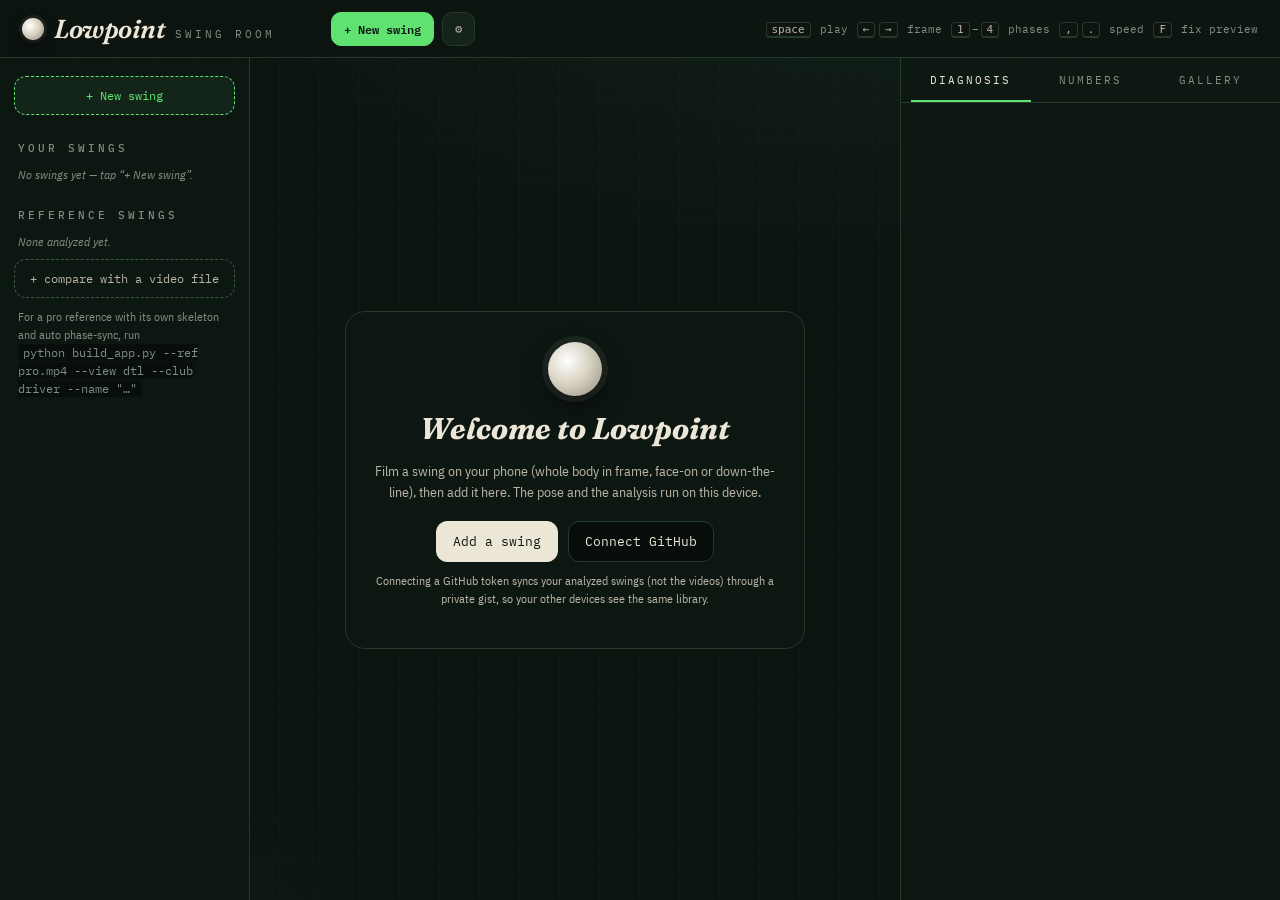
==== index.html @ 5b482add "Lowpoint 2026-10-06 15:59" ====
<!doctype html>
<html lang="en">
<head>
<meta charset="utf-8">
<meta name="viewport" content="width=device-width, initial-scale=1, viewport-fit=cover">
<meta name="theme-color" content="#0b130f">
<meta name="apple-mobile-web-app-capable" content="yes">
<meta name="mobile-web-app-capable" content="yes">
<meta name="apple-mobile-web-app-status-bar-style" content="black-translucent">
<meta name="apple-mobile-web-app-title" content="Lowpoint">
<link rel="manifest" href="manifest.webmanifest">
<link rel="icon" type="image/png" sizes="32x32" href="icons/favicon-32.png">
<link rel="apple-touch-icon" href="icons/icon-180.png">
<title>Lowpoint · swing room</title>
<link rel="preconnect" href="https://fonts.googleapis.com">
<link rel="stylesheet" href="https://fonts.googleapis.com/css2?family=Fraunces:ital,opsz,wght@0,9..144,400;0,9..144,600;1,9..144,500;1,9..144,600&family=IBM+Plex+Mono:wght@400;500;600&family=IBM+Plex+Sans+Condensed:wght@400;500&display=swap">
<link rel="stylesheet" href="style.css">
</head>
<body>
<div class="grain"></div>

<header class="top">
  <div class="brand"><span class="mark"></span><h1>Lowpoint</h1><span class="sub">swing room</span></div>
  <div class="crumbs" id="crumbs"></div>
  <div class="hbtns">
    <button class="hbtn lib-btn" id="h-lib">Library</button>
    <button class="hbtn primary" id="h-new">+ New swing</button>
    <button class="hbtn" id="h-set" title="Settings &amp; sync" aria-label="Settings and sync">⚙</button>
  </div>
  <div class="keys"><kbd>space</kbd> play <kbd>←</kbd><kbd>→</kbd> frame <kbd>1</kbd>–<kbd>4</kbd> phases <kbd>,</kbd><kbd>.</kbd> speed <kbd>F</kbd> fix preview</div>
</header>

<main class="layout">
  <aside class="library">
    <div class="lib-top"><button class="new-btn" id="lib-new">+ New swing</button><button class="hbtn lib-close" id="lib-close" aria-label="Close">✕</button></div>
    <h2>Your swings</h2>
    <div id="lib-mine"></div>
    <h2>Reference swings</h2>
    <div id="lib-ref"><p class="empty-lib">None analyzed yet.</p></div>
    <label class="file-btn">+ compare with a video file<input type="file" accept="video/*" id="file-in"></label>
    <p class="hint">For a pro reference with its own skeleton and auto phase-sync, run<br><code>python build_app.py --ref pro.mp4 --view dtl --club driver --name "…"</code></p>
  </aside>

  <section class="theater">
    <div class="bar">
      <span class="lbl">Compare with</span>
      <select id="cmp"></select>
      <span class="lbl">Sync</span>
      <div class="seg" id="sync"><button data-v="phase" class="on">Phases</button><button data-v="time">Time</button><button data-v="off">Off</button></div>
      <label class="tog ref" id="ovl-wrap"><input type="checkbox" id="ovl"> Overlay its skeleton on mine</label>
      <div class="seg ab" id="ab"><button data-v="both" class="on">Both</button><button data-v="a">You</button><button data-v="b">Compare</button></div>
    </div>

    <div class="onboard" id="onboard" hidden>
      <div class="ob-card">
        <div class="ob-ball"></div>
        <h2>Welcome to Lowpoint</h2>
        <p>Film a swing on your phone (whole body in frame, face-on or down-the-line), then add it here. The pose and the
          analysis run on this device.</p>
        <div class="ob-acts"><button class="act primary big" id="ob-add">Add a swing</button><button class="act big" id="ob-connect">Connect GitHub</button></div>
        <p class="hint">Connecting a GitHub token syncs your analyzed swings (not the videos) through a private gist, so your other devices see the same library.</p>
      </div>
    </div>

    <div class="stages" id="stages">
      <div class="pane a" id="paneA">
        <div class="pane-head"><span class="who">YOU</span><span class="title"></span><span class="sub"></span></div>
        <div class="stage-wrap"><div class="stage"><video muted playsinline preload="auto"></video><canvas></canvas><div class="phase-badge"></div><div class="readout"></div><button class="attach">Attach video</button></div></div>
      </div>
      <div class="pane b" id="paneB" hidden>
        <div class="pane-head"><span class="who">COMPARE</span><span class="title"></span><span class="sub"></span></div>
        <div class="stage-wrap"><div class="stage"><video muted playsinline preload="auto"></video><canvas></canvas><div class="phase-badge"></div><div class="readout"></div><button class="attach">Attach video</button></div></div>
        <div class="pane-foot"><input type="range" min="0" value="0" step="1"><div class="mark-btns"></div></div>
      </div>
    </div>

    <div class="transport">
      <div class="btns">
        <button class="ibtn" id="b-prevph" title="Previous phase">⏮</button>
        <button class="ibtn" id="b-back" title="Back one frame (←)">◀</button>
        <button class="ibtn play" id="b-play" title="Play / pause (space)">▶</button>
        <button class="ibtn" id="b-fwd" title="Forward one frame (→)">▶︎|</button>
        <button class="ibtn" id="b-nextph" title="Next phase">⏭</button>
      </div>
      <div class="timeline" id="timeline"><div class="track"><div class="swingzone"></div><div class="fill"></div></div><div class="head"></div></div>
      <div class="btns">
        <div class="seg" id="speed"><button data-v="0.125">⅛×</button><button data-v="0.25" class="on">¼×</button><button data-v="0.5">½×</button><button data-v="1">1×</button></div>
        <div class="clock" id="clock"></div>
      </div>
    </div>

    <div class="review" id="review" hidden>
      <div class="rv-head"><b>Check the phases</b><span>Scrub or drag a pin, then set each phase to the frame shown. The swing is re-analyzed each time.</span></div>
      <div class="rv-btns">
        <button data-ph="address">Set Address here <small></small></button>
        <button data-ph="top">Set Top here <small></small></button>
        <button data-ph="impact">Set Impact here <small></small></button>
        <button data-ph="finish">Set Finish here <small></small></button>
      </div>
      <div class="rv-acts"><button class="act" id="rv-discard">Discard</button><button class="act primary" id="rv-save">Save swing</button></div>
    </div>

    <div class="layers">
      <label class="tog"><input type="checkbox" data-layer="skel" checked> Skeleton</label>
      <label class="tog"><input type="checkbox" data-layer="guides" checked> Ideal-position guides</label>
      <label class="tog fix"><input type="checkbox" data-layer="fix"> Fix preview</label>
      <label class="tog"><input type="checkbox" data-layer="path"> Hand path</label>
      <label class="tog"><input type="checkbox" data-layer="readout" checked> Live numbers</label>
      <label class="tog"><input type="checkbox" data-layer="loop" checked> Loop swing</label>
      <span class="tools"><span class="lbl">Draw</span>
        <button class="tool" data-tool="line" title="Drag a line; shows its angle from vertical">／ Line</button>
        <button class="tool" data-tool="angle" title="Drag the first leg, then click the end of the second">∠ Angle</button>
        <button class="tool" data-tool="circle" title="Drag from centre">◯ Circle</button>
        <button class="tool" id="t-clear">Clear</button></span>
    </div>
  </section>

  <aside class="insight">
    <div class="tabs"><button data-tab="diag" class="on">Diagnosis</button><button data-tab="nums">Numbers</button><button data-tab="gal">Gallery</button></div>
    <div class="tabpane on" id="tab-diag"></div>
    <div class="tabpane" id="tab-nums"></div>
    <div class="tabpane" id="tab-gal"></div>
  </aside>
</main>

<div class="lightbox" id="lightbox"><img alt=""></div>
<div class="scrim" id="scrim"></div>

<section class="sheet" id="sheet-new" hidden aria-label="New swing">
  <div class="grab"></div>
  <h3>New swing</h3>
  <div id="new-form">
    <video id="new-vid" muted playsinline preload="auto"></video>
    <div class="field col"><span class="lbl">Trim</span>
      <label class="trim">Start <input type="range" id="trim-s" min="0" max="1" step="0.01" value="0"></label>
      <label class="trim">End <input type="range" id="trim-e" min="0" max="1" step="0.01" value="1"></label>
      <span class="trim-v" id="trim-v"></span>
    </div>
    <div class="field"><span class="lbl">Camera</span><div class="seg" id="new-view"><button data-v="dtl" class="on">Down-the-line</button><button data-v="faceon">Face-on</button></div></div>
    <div class="field"><span class="lbl">Club</span><div class="seg" id="new-club"><button data-v="driver" class="on">Driver</button><button data-v="iron">Iron</button></div></div>
    <div class="field"><span class="lbl">Name</span><input type="text" id="new-name" autocomplete="off" enterkeyhint="done"></div>
    <div class="field"><span class="lbl">Pose model</span><div class="seg" id="new-model"><button data-v="full" class="on">Accurate</button><button data-v="lite">Fast</button></div></div>
    <p class="err" id="new-err"></p>
    <div class="sheet-acts"><button class="act big" data-close>Cancel</button><button class="act primary big" id="new-go">Analyze ▸</button></div>
  </div>
  <div id="new-run" hidden>
    <progress id="new-prog" max="1" value="0"></progress>
    <p class="hint" id="new-stage"></p>
    <p class="hint">Keep this screen open. A 4-second clip takes about a minute on a phone.</p>
    <div class="sheet-acts"><button class="act big" id="new-cancel">Cancel</button></div>
  </div>
</section>

<section class="sheet" id="sheet-set" hidden aria-label="Settings and sync">
  <div class="grab"></div>
  <h3>Settings &amp; sync</h3>
  <div class="field col"><span class="lbl">GitHub token</span>
    <input type="password" id="tok" autocomplete="off" spellcheck="false">
    <p class="hint">A <a href="https://github.com/settings/tokens/new?scopes=gist&amp;description=Lowpoint" target="_blank" rel="noopener">classic token with only the gist scope</a>. It stays in this browser and is only sent to api.github.com.</p>
    <div class="sheet-acts left"><button class="act primary" id="tok-save">Connect</button><button class="act" id="sync-now">Sync now</button><button class="act" id="tok-clear">Clear token</button></div>
    <p class="hint" id="gist-status"></p>
    <p class="hint" id="sync-status"></p>
  </div>
  <div class="field col"><span class="lbl">Clips</span><div id="set-clips"></div></div>
  <p class="hint" id="set-usage"></p>
  <div class="sheet-acts"><button class="act big" data-close>Done</button></div>
</section>

<input type="file" accept="video/*" id="new-in" class="vh">
<input type="file" accept="video/*" id="attach-in" class="vh">
<div class="toast" id="toast"></div>
<script src="app.js"></script>
</body>
</html>
---- style.css ----
:root {
  --ink: #0b130f;
  --turf: #101c16;
  --panel: #142219;
  --panel-2: #1a2b21;
  --line: #24382c;
  --chalk: #ece6d6;
  --chalk-dim: #b9b3a3;
  --muted: #7e8c82;
  --ok: #5ee26f;
  --flag: #ff4b3e;
  --amber: #f2b33d;
  --ref: #6fd8ff;
  --fix: #f4efe2;
  --display: "Fraunces", "Iowan Old Style", Georgia, serif;
  --ui: "IBM Plex Sans Condensed", "Avenir Next Condensed", "Helvetica Neue", sans-serif;
  --mono: "IBM Plex Mono", ui-monospace, Menlo, monospace;
  --r: 14px;
}

* { box-sizing: border-box; }
html, body { height: 100%; margin: 0; }
body {
  background:
    radial-gradient(1200px 600px at 70% -10%, #1d3a2a55, transparent 60%),
    radial-gradient(900px 500px at -10% 110%, #2a3b1a44, transparent 60%),
    repeating-linear-gradient(0deg, transparent 0 39px, #ffffff05 39px 40px),
    repeating-linear-gradient(90deg, transparent 0 39px, #ffffff04 39px 40px),
    var(--ink);
  color: var(--chalk);
  font-family: var(--ui);
  font-size: 14px;
  overflow: hidden;
}
.grain {
  position: fixed; inset: 0; pointer-events: none; z-index: 50; opacity: .07; mix-blend-mode: overlay;
  background-image: url("data:image/svg+xml;utf8,<svg xmlns='http://www.w3.org/2000/svg' width='160' height='160'><filter id='n'><feTurbulence type='fractalNoise' baseFrequency='.9' numOctaves='2' stitchTiles='stitch'/></filter><rect width='100%' height='100%' filter='url(%23n)'/></svg>");
}
button, select, input { font: inherit; color: inherit; }
code { font-family: var(--mono); font-size: 12px; background: #0006; padding: 1px 5px; border-radius: 4px; }

/* ---------------------------------------------------------------- header */
.top {
  height: 58px; display: flex; align-items: center; gap: 28px; padding: 0 22px;
  border-bottom: 1px solid var(--line); background: linear-gradient(#0b130fee, #0b130fcc);
}
.brand { display: flex; align-items: baseline; gap: 10px; }
.brand .mark {
  width: 22px; height: 22px; border-radius: 50%; align-self: center;
  background: radial-gradient(circle at 35% 35%, #fff, #d9d3c2 45%, #8f8a7c 100%);
  box-shadow: 0 0 0 3px #ffffff10, 0 6px 14px #000a;
}
.brand h1 { margin: 0; font-family: var(--display); font-style: italic; font-weight: 600; font-size: 26px; letter-spacing: -.5px; }
.brand .sub { font-family: var(--mono); font-size: 11px; color: var(--muted); letter-spacing: 3px; text-transform: uppercase; }
.crumbs { font-family: var(--mono); font-size: 12px; color: var(--chalk-dim); }
.crumbs b { color: var(--chalk); font-weight: 500; }
.keys { margin-left: auto; font-family: var(--mono); font-size: 11px; color: var(--muted); }
.keys kbd { border: 1px solid var(--line); border-bottom-width: 2px; border-radius: 4px; padding: 0 5px; margin: 0 2px; color: var(--chalk-dim); }

/* ---------------------------------------------------------------- layout */
.layout { display: grid; grid-template-columns: 250px 1fr 380px; height: calc(100% - 58px); }
.library, .insight { background: #0d1712cc; overflow: auto; }
.library { border-right: 1px solid var(--line); padding: 18px 14px; }
.insight { border-left: 1px solid var(--line); display: flex; flex-direction: column; }
.library h2, .insight h3 {
  font-family: var(--mono); font-weight: 500; font-size: 11px; letter-spacing: 3px; text-transform: uppercase;
  color: var(--muted); margin: 6px 4px 12px;
}
.library h2:not(:first-child) { margin-top: 26px; }

.card {
  position: relative; width: 100%; text-align: left; cursor: pointer; padding: 12px 12px 11px 14px; margin-bottom: 9px;
  border: 1px solid var(--line); border-radius: 12px; background: var(--panel);
  transition: transform .15s ease, border-color .15s ease, background .15s;
  animation: rise .5s both;
}
.card:hover { transform: translateX(3px); border-color: #3b5847; }
.card.active { border-color: var(--ok); background: linear-gradient(120deg, #1d3526, var(--panel)); }
.card.active::before { content: ""; position: absolute; left: -1px; top: 12px; bottom: 12px; width: 3px; border-radius: 3px; background: var(--ok); }
.card.inB { border-color: var(--ref); }
.card .nm { font-family: var(--display); font-size: 17px; line-height: 1.15; }
.card .meta { font-family: var(--mono); font-size: 11px; color: var(--muted); margin-top: 4px; }
.card .tags { display: flex; flex-wrap: wrap; gap: 4px; margin-top: 8px; }
.tag { font-family: var(--mono); font-size: 10px; letter-spacing: .5px; padding: 2px 7px; border-radius: 99px; border: 1px solid; }
.tag.bad { color: var(--flag); border-color: #ff4b3e66; background: #ff4b3e14; }
.tag.ok { color: var(--ok); border-color: #5ee26f55; }
.card .vs {
  position: absolute; right: 8px; top: 8px; font-family: var(--mono); font-size: 10px; padding: 2px 7px; border-radius: 6px;
  border: 1px solid var(--line); background: #0008; color: var(--ref); opacity: 0; transition: opacity .15s;
}
.card:hover .vs { opacity: 1; }
.file-btn {
  display: block; text-align: center; padding: 11px; border: 1px dashed #3b5847; border-radius: 12px; cursor: pointer;
  color: var(--chalk-dim); font-family: var(--mono); font-size: 12px;
}
.file-btn:hover { border-color: var(--ref); color: var(--ref); }
.file-btn input { display: none; }
.hint { color: var(--muted); font-size: 12px; line-height: 1.5; margin: 10px 4px; }
.empty-lib { color: var(--muted); font-size: 12px; margin: 0 4px 10px; font-style: italic; }

/* ---------------------------------------------------------------- theater */
.theater { display: flex; flex-direction: column; min-width: 0; min-height: 0; padding: 14px 18px 12px; gap: 10px; }
.bar { display: flex; align-items: center; gap: 12px; flex-wrap: wrap; }
.bar .lbl { font-family: var(--mono); font-size: 11px; letter-spacing: 2px; text-transform: uppercase; color: var(--muted); }
select {
  background: var(--panel); border: 1px solid var(--line); border-radius: 9px; padding: 6px 10px; min-width: 210px;
}
.seg { display: inline-flex; border: 1px solid var(--line); border-radius: 9px; overflow: hidden; }
.seg button { background: transparent; border: 0; padding: 6px 11px; cursor: pointer; font-family: var(--mono); font-size: 12px; color: var(--chalk-dim); }
.seg button + button { border-left: 1px solid var(--line); }
.seg button.on { background: var(--chalk); color: var(--ink); }
.seg button:disabled { opacity: .35; cursor: not-allowed; }
.tog { display: inline-flex; align-items: center; gap: 7px; cursor: pointer; user-select: none; color: var(--chalk-dim); font-size: 13px; }
.tog input { appearance: none; width: 28px; height: 16px; border-radius: 99px; background: #2a3a30; position: relative; cursor: pointer; transition: background .15s; margin: 0; }
.tog input::after { content: ""; position: absolute; top: 2px; left: 2px; width: 12px; height: 12px; border-radius: 50%; background: var(--chalk-dim); transition: transform .15s, background .15s; }
.tog input:checked { background: #2f5d3a; }
.tog input:checked::after { transform: translateX(12px); background: var(--ok); }
.tog.ref input:checked::after { background: var(--ref); }
.tog.fix input:checked::after { background: var(--fix); }
.tog.disabled { opacity: .35; pointer-events: none; }

.stages { flex: 1; min-height: 0; display: grid; grid-template-columns: 1fr; gap: 14px; }
.stages.two { grid-template-columns: 1fr 1fr; }
.pane { display: flex; flex-direction: column; min-height: 0; min-width: 0; }
.pane[hidden] { display: none; }
.pane-head { display: flex; align-items: baseline; gap: 10px; margin: 0 2px 7px; }
.who { font-family: var(--mono); font-size: 10px; letter-spacing: 2px; padding: 2px 8px; border-radius: 5px; background: var(--ok); color: var(--ink); font-weight: 600; }
.pane.b .who { background: var(--ref); }
.pane-head .title { font-family: var(--display); font-size: 19px; white-space: nowrap; overflow: hidden; text-overflow: ellipsis; min-width: 0; }
.pane-head .sub { font-family: var(--mono); font-size: 11px; color: var(--muted); margin-left: auto; white-space: nowrap; overflow: hidden; text-overflow: ellipsis; min-width: 0; flex-shrink: 1000; }
.pane-head .who { flex-shrink: 0; }
.stages.two .pane-head .sub { display: none; } /* title already says club + angle; keep it from truncating */
.stage-wrap { flex: 1; min-height: 0; display: flex; align-items: center; justify-content: center; }
.stage {
  position: relative; border-radius: var(--r); overflow: hidden; background: #000;
  box-shadow: 0 0 0 1px var(--line), 0 30px 60px -20px #000c;
}
.stage video, .stage canvas { position: absolute; inset: 0; width: 100%; height: 100%; display: block; }
.stage canvas { pointer-events: none; }
.stage.drawing canvas { pointer-events: auto; cursor: crosshair; }
.phase-badge {
  position: absolute; left: 12px; bottom: 12px; font-family: var(--display); font-style: italic; font-size: 22px;
  padding: 2px 12px 4px; border-radius: 10px; background: #000a; backdrop-filter: blur(6px); opacity: 0; transition: opacity .2s;
}
.phase-badge.show { opacity: 1; }
.readout {
  position: absolute; right: 10px; top: 10px; display: flex; flex-direction: column; gap: 5px; align-items: flex-end;
}
.chip {
  font-family: var(--mono); font-size: 12px; padding: 4px 9px; border-radius: 8px; background: #000b; backdrop-filter: blur(6px);
  border-left: 3px solid var(--ok); white-space: nowrap;
}
.chip b { font-weight: 500; font-size: 14px; margin-left: 6px; }
.chip.warn { border-left-color: var(--amber); }
.chip.bad { border-left-color: var(--flag); }
.chip.bad b { color: #ff7b70; }
.pane-foot { display: flex; align-items: center; gap: 10px; margin-top: 8px; min-height: 30px; }
.pane-foot input[type=range] { flex: 1; accent-color: var(--ref); }
.mark-btns { display: flex; gap: 4px; }
.mark-btns button {
  font-family: var(--mono); font-size: 11px; padding: 4px 8px; border-radius: 7px; border: 1px solid var(--line); background: var(--panel); cursor: pointer;
}
.mark-btns button.set { border-color: var(--ref); color: var(--ref); }
.empty-stage {
  display: grid; place-items: center; text-align: center; color: var(--muted); border: 1px dashed var(--line); border-radius: var(--r);
  width: 100%; height: 100%; font-family: var(--display); font-style: italic; font-size: 20px; padding: 20px;
}

/* ---------------------------------------------------------------- transport */
.transport {
  display: flex; flex-wrap: wrap; align-items: center; gap: 8px 16px;
  padding: 10px 14px; border: 1px solid var(--line); border-radius: var(--r); background: #0d1712e6;
}
.btns { display: flex; gap: 6px; align-items: center; }
.transport > .btns:last-child { margin-left: auto; }
.ibtn {
  width: 34px; height: 34px; border-radius: 10px; border: 1px solid var(--line); background: var(--panel); cursor: pointer;
  display: grid; place-items: center; font-size: 14px; transition: background .12s, transform .08s;
}
.ibtn:hover { background: var(--panel-2); }
.ibtn:active { transform: scale(.94); }
.ibtn.play { width: 44px; height: 44px; border-radius: 50%; background: var(--chalk); color: var(--ink); font-size: 16px; border: 0; }
.timeline { position: relative; height: 44px; flex: 1 1 260px; min-width: 200px; cursor: pointer; user-select: none; }
.track { position: absolute; left: 0; right: 0; top: 24px; height: 6px; border-radius: 6px; background: #26382d; }
.fill { position: absolute; left: 0; top: 0; bottom: 0; border-radius: 6px; background: linear-gradient(90deg, #3c7d4a, var(--ok)); }
.swingzone { position: absolute; top: -3px; bottom: -3px; border-radius: 6px; background: #ffffff10; border: 1px solid #ffffff14; }
.head { position: absolute; top: 18px; width: 18px; height: 18px; margin-left: -9px; border-radius: 50%; background: var(--chalk); box-shadow: 0 0 0 4px #ece6d633; }
.pin {
  position: absolute; top: 0; transform: translateX(-50%); font-family: var(--mono); font-size: 10px; letter-spacing: 1px;
  color: var(--chalk-dim); padding: 1px 5px; border-radius: 5px; background: #000a; border: 1px solid var(--line); cursor: pointer;
}
.pin::after { content: ""; position: absolute; left: 50%; top: 100%; width: 1px; height: 10px; background: #ffffff40; }
.pin.fault { color: var(--flag); border-color: #ff4b3e88; }
.pin:hover { color: var(--chalk); }
.clock { font-family: var(--mono); font-size: 12px; color: var(--chalk-dim); text-align: right; min-width: 128px; }
.clock b { color: var(--chalk); font-weight: 500; font-size: 15px; }
.layers { display: flex; align-items: center; gap: 16px; flex-wrap: wrap; padding: 0 4px; }
.tools { margin-left: auto; display: inline-flex; gap: 6px; align-items: center; }
.tools .lbl { margin-right: 4px; }
.tool { font-family: var(--mono); font-size: 12px; padding: 5px 10px; border-radius: 8px; border: 1px solid var(--line); background: transparent; cursor: pointer; color: var(--chalk-dim); }
.tool.on { background: var(--amber); color: var(--ink); border-color: var(--amber); }

/* ---------------------------------------------------------------- insight */
.tabs { display: flex; border-bottom: 1px solid var(--line); padding: 0 10px; position: sticky; top: 0; background: #0d1712; z-index: 2; }
.tabs button {
  flex: 1; padding: 15px 6px 13px; background: none; border: 0; border-bottom: 2px solid transparent; cursor: pointer;
  font-family: var(--mono); font-size: 11px; letter-spacing: 2px; text-transform: uppercase; color: var(--muted);
}
.tabs button.on { color: var(--chalk); border-bottom-color: var(--ok); }
.tabpane { padding: 18px 18px 30px; display: none; }
.tabpane.on { display: block; animation: rise .35s both; }
.verdict { font-family: var(--display); font-size: 25px; line-height: 1.15; margin: 2px 0 6px; }
.verdict em { color: var(--flag); font-style: italic; }
.lede { color: var(--chalk-dim); line-height: 1.5; margin: 0 0 18px; font-size: 13px; }
.fault {
  border: 1px solid #ff4b3e40; border-radius: var(--r); padding: 14px 15px 13px; margin-bottom: 12px;
  background: linear-gradient(160deg, #2a1513, var(--panel) 55%); animation: rise .45s both;
}
.fault .ph { font-family: var(--mono); font-size: 10px; letter-spacing: 2px; color: var(--flag); text-transform: uppercase; }
.fault h4 { margin: 4px 0 6px; font-family: var(--display); font-size: 21px; font-weight: 600; }
.fault p { margin: 6px 0; line-height: 1.5; color: var(--chalk-dim); font-size: 13px; }
.fault .num { font-family: var(--mono); color: var(--chalk); font-size: 12.5px; }
.fault .drill { border-left: 2px solid var(--ok); padding-left: 10px; color: #cfe9cf; }
.fault .acts { display: flex; gap: 8px; margin-top: 11px; }
.act { font-family: var(--mono); font-size: 11px; padding: 6px 10px; border-radius: 8px; border: 1px solid var(--line); background: #0007; cursor: pointer; }
.act:hover { border-color: var(--chalk-dim); }
.act.primary { background: var(--chalk); color: var(--ink); border-color: var(--chalk); }
.strengths { margin: 18px 0 8px; padding: 0; list-style: none; }
.strengths li { padding: 7px 0 7px 22px; position: relative; color: var(--chalk-dim); border-bottom: 1px dashed var(--line); font-size: 13px; }
.strengths li::before { content: "✓"; position: absolute; left: 2px; color: var(--ok); }
.legend { margin-top: 22px; display: grid; gap: 8px; font-size: 12.5px; color: var(--chalk-dim); }
.legend span { display: flex; align-items: center; gap: 10px; }
.legend i { width: 26px; height: 0; border-top: 3px solid; display: inline-block; }
.legend i.dash { border-top-style: dashed; }
.caveat { margin-top: 20px; font-size: 12px; line-height: 1.55; color: var(--muted); border-top: 1px solid var(--line); padding-top: 12px; }
.caveat li { margin-bottom: 5px; }

.mrow { padding: 11px 0 12px; border-bottom: 1px dashed var(--line); }
.mrow .t { display: flex; justify-content: space-between; align-items: baseline; gap: 10px; }
.mrow .t span { font-size: 13.5px; }
.mrow .v { font-family: var(--mono); font-size: 14px; }
.mrow .v.good { color: var(--ok); } .mrow .v.warn { color: var(--amber); } .mrow .v.bad { color: var(--flag); }
.mrow .v small { color: var(--ref); margin-left: 8px; font-size: 12px; }
.mrow .note { font-size: 11.5px; color: var(--muted); margin-top: 3px; }
.rbar { position: relative; height: 8px; margin-top: 8px; border-radius: 4px; background: #ff4b3e2a; }
.rbar .w { position: absolute; top: 0; bottom: 0; background: #f2b33d40; }
.rbar .g { position: absolute; top: 0; bottom: 0; background: #5ee26f66; }
.rbar .m { position: absolute; top: -4px; width: 3px; height: 16px; margin-left: -1.5px; border-radius: 2px; background: var(--chalk); box-shadow: 0 0 0 2px #0009; }
.rbar .m.r { background: var(--ref); }
.phhead { font-family: var(--mono); font-size: 10px; letter-spacing: 3px; color: var(--muted); text-transform: uppercase; margin: 18px 0 2px; }
.phhead:first-child { margin-top: 0; }

.gal { display: grid; gap: 12px; }
.gal figure { margin: 0; border: 1px solid var(--line); border-radius: 12px; overflow: hidden; background: var(--panel); cursor: zoom-in; }
.gal img { width: 100%; display: block; }
.gal figcaption { padding: 8px 11px; font-family: var(--mono); font-size: 11px; color: var(--chalk-dim); }
.lightbox { position: fixed; inset: 0; background: #000e; display: none; place-items: center; z-index: 60; cursor: zoom-out; padding: 30px; }
.lightbox.on { display: grid; }
.lightbox img { max-width: 100%; max-height: 100%; border-radius: 10px; box-shadow: 0 30px 80px #000; }

.toast {
  position: fixed; left: 50%; bottom: 26px; transform: translateX(-50%) translateY(20px); opacity: 0; z-index: 70;
  background: var(--chalk); color: var(--ink); padding: 9px 16px; border-radius: 10px; font-family: var(--mono); font-size: 12px;
  transition: all .25s;
}
.toast.on { opacity: 1; transform: translateX(-50%); }

@keyframes rise { from { opacity: 0; transform: translateY(8px); } to { opacity: 1; transform: none; } }
.library .card:nth-child(2) { animation-delay: .05s; } .library .card:nth-child(3) { animation-delay: .1s; }
.library .card:nth-child(4) { animation-delay: .15s; } .library .card:nth-child(5) { animation-delay: .2s; }
::-webkit-scrollbar { width: 9px; } ::-webkit-scrollbar-thumb { background: #24382c; border-radius: 9px; }

@media (max-width: 1200px) { .layout { grid-template-columns: 210px 1fr 320px; } }

/* ================================================================ mobile + sync additions */
.vh { position: absolute; width: 1px; height: 1px; opacity: 0; overflow: hidden; pointer-events: none; left: 0; top: 0; }
.hbtns { display: flex; gap: 8px; align-items: center; }
.hbtn {
  height: 34px; padding: 0 12px; border-radius: 10px; border: 1px solid var(--line); background: var(--panel); cursor: pointer;
  font-family: var(--mono); font-size: 12px; color: var(--chalk-dim); white-space: nowrap;
}
.hbtn.primary { background: var(--ok); color: var(--ink); border-color: var(--ok); font-weight: 600; }
.lib-btn, .lib-close, .seg.ab { display: none; }
.lib-top { display: flex; gap: 8px; align-items: center; margin-bottom: 14px; }
.new-btn {
  flex: 1; padding: 11px; border-radius: 12px; border: 1px dashed var(--ok); background: #5ee26f12; color: var(--ok);
  font-family: var(--mono); font-size: 12px; cursor: pointer;
}
.card .src { color: var(--ref); }
.timeline { touch-action: none; }
.stage.drawing canvas { touch-action: none; }
.pin { touch-action: none; }
body.reviewing .pin { color: var(--amber); border-color: #f2b33d99; cursor: ew-resize; padding: 3px 7px; }

/* no-video mode: phase stills are drawn on the canvas */
.stage.novideo video { visibility: hidden; }
.attach {
  display: none; position: absolute; left: 50%; bottom: 14px; transform: translateX(-50%); z-index: 3;
  padding: 9px 14px; border-radius: 10px; border: 1px solid var(--ref); background: #000c; color: var(--ref);
  font-family: var(--mono); font-size: 12px; cursor: pointer; white-space: nowrap;
}
.stage.novideo .attach { display: block; }
.stage.novideo .phase-badge { bottom: 60px; }

/* phase review */
.review {
  border: 1px solid #f2b33d88; border-radius: var(--r); padding: 10px 12px; background: linear-gradient(160deg, #2a2413, var(--panel) 60%);
  display: flex; flex-wrap: wrap; gap: 8px 14px; align-items: center;
}
.review[hidden] { display: none; }
.rv-head { display: flex; flex-direction: column; gap: 2px; flex: 1 1 260px; }
.rv-head b { font-family: var(--display); font-size: 18px; font-weight: 600; color: var(--amber); }
.rv-head span { font-size: 12.5px; color: var(--chalk-dim); }
.rv-btns { display: flex; flex-wrap: wrap; gap: 6px; }
.rv-btns button {
  font-family: var(--mono); font-size: 12px; padding: 8px 10px; border-radius: 9px; border: 1px solid #f2b33d77;
  background: #0007; color: var(--chalk); cursor: pointer;
}
.rv-btns small { color: var(--amber); margin-left: 4px; }
.rv-acts { display: flex; gap: 8px; margin-left: auto; }

/* onboarding */
.onboard { flex: 1; display: grid; place-items: center; padding: 20px 6px; }
.onboard[hidden] { display: none; }
.ob-card { max-width: 460px; text-align: center; border: 1px solid var(--line); border-radius: 20px; padding: 30px 24px; background: #0d1712e6; }
.ob-card h2 { font-family: var(--display); font-style: italic; font-size: 30px; margin: 14px 0 8px; }
.ob-card p { color: var(--chalk-dim); line-height: 1.5; }
.ob-ball { width: 54px; height: 54px; margin: 0 auto; border-radius: 50%; background: radial-gradient(circle at 35% 35%, #fff, #d9d3c2 45%, #8f8a7c 100%); box-shadow: 0 0 0 6px #ffffff10, 0 10px 24px #000a; }
.ob-acts { display: flex; gap: 10px; justify-content: center; flex-wrap: wrap; margin: 18px 0 6px; }
.ob-acts [hidden] { display: none; }
.act.big { font-size: 13px; padding: 11px 16px; border-radius: 11px; }
.act.danger { color: var(--flag); border-color: #ff4b3e66; }
.act:disabled { opacity: .4; cursor: not-allowed; }
body.empty .bar, body.empty .stages, body.empty .transport, body.empty .layers { display: none; }

/* sheets (modal on desktop, slide-up on phones) */
.scrim { position: fixed; inset: 0; background: #000a; z-index: 55; opacity: 0; pointer-events: none; transition: opacity .2s; }
body.sheet-open .scrim, body.lib-open .scrim { opacity: 1; pointer-events: auto; }
.sheet {
  position: fixed; z-index: 58; left: 50%; top: 50%; transform: translate(-50%, -50%); width: min(540px, 94vw);
  max-height: 88vh; overflow: auto; padding: 18px 20px 20px; border-radius: 18px; border: 1px solid var(--line);
  background: #0f1a14; box-shadow: 0 30px 80px #000c; animation: rise .25s both;
}
.sheet[hidden] { display: none; }
.sheet h3 { font-family: var(--display); font-style: italic; font-size: 24px; margin: 0 0 12px; }
.sheet .grab { display: none; }
.sheet video { width: 100%; max-height: 34vh; border-radius: 12px; background: #000; display: block; margin-bottom: 10px; object-fit: contain; }
.field { display: flex; align-items: center; gap: 12px; margin: 12px 0; flex-wrap: wrap; }
.field.col { flex-direction: column; align-items: stretch; gap: 6px; }
.field .lbl { font-family: var(--mono); font-size: 11px; letter-spacing: 2px; text-transform: uppercase; color: var(--muted); min-width: 92px; }
.field input[type=text], .field input[type=password] {
  flex: 1; min-width: 0; background: var(--panel); border: 1px solid var(--line); border-radius: 9px; padding: 9px 11px; font-size: 16px;
}
.trim { display: flex; align-items: center; gap: 10px; font-family: var(--mono); font-size: 12px; color: var(--chalk-dim); }
.trim input { flex: 1; accent-color: var(--ok); height: 28px; }
.trim-v { font-family: var(--mono); font-size: 12px; color: var(--chalk); }
.sheet-acts { display: flex; gap: 10px; justify-content: flex-end; margin-top: 14px; flex-wrap: wrap; }
.sheet-acts.left { justify-content: flex-start; margin-top: 4px; }
.sheet progress { width: 100%; height: 12px; accent-color: var(--ok); margin-top: 6px; }
.sheet .hint a { color: var(--ref); }
.err { color: var(--flag); font-size: 13px; min-height: 1em; margin: 6px 0 0; }
#sync-status.err { color: var(--flag); }
.crow { display: flex; align-items: center; justify-content: space-between; gap: 10px; padding: 8px 0; border-bottom: 1px dashed var(--line); }
.crow b { display: block; font-weight: 500; }
.crow small { color: var(--muted); font-family: var(--mono); font-size: 11px; }

/* ---------------------------------------------------------------- phones (iPhone first) */
@media (hover: none) { .card .vs { opacity: 1; } .card:hover { transform: none; } }
@media (max-width: 760px) {
  html, body { height: auto; }
  body { overflow-x: hidden; overflow-y: auto; font-size: 15px; }
  .top {
    position: sticky; top: 0; z-index: 30; height: auto; gap: 10px;
    padding: calc(env(safe-area-inset-top) + 8px) calc(env(safe-area-inset-right) + 12px) 8px calc(env(safe-area-inset-left) + 12px);
    background: #0b130ff2; backdrop-filter: blur(10px);
  }
  .brand h1 { font-size: 22px; }
  .brand .sub, .keys, .crumbs { display: none; }
  .hbtns { margin-left: auto; gap: 6px; }
  .hbtn { height: 38px; padding: 0 11px; }
  .lib-btn { display: inline-block; }
  .layout { display: block; height: auto; }

  .library {
    position: fixed; z-index: 57; left: 0; right: 0; bottom: 0; max-height: 80vh; max-height: 80svh;
    border: 1px solid var(--line); border-radius: 20px 20px 0 0; background: #0f1a14;
    padding: 14px calc(env(safe-area-inset-right) + 14px) calc(env(safe-area-inset-bottom) + 18px) calc(env(safe-area-inset-left) + 14px);
    transform: translateY(105%); transition: transform .28s ease; box-shadow: 0 -20px 60px #000c;
  }
  body.lib-open .library { transform: none; }
  .lib-close { display: inline-block; }
  .card { padding: 13px 14px; }
  .card .vs { font-size: 12px; padding: 6px 10px; }
  .file-btn { padding: 13px; }
  .library .hint { display: none; }

  .theater { padding: 8px calc(env(safe-area-inset-right) + 8px) 10px calc(env(safe-area-inset-left) + 8px); gap: 9px; }
  .bar { gap: 8px; }
  .bar select { flex: 1 1 60%; min-width: 0; font-size: 16px; padding: 9px 10px; }
  .bar .lbl { display: none; }
  .seg button { padding: 9px 11px; font-size: 12px; }
  body.has-b .seg.ab { display: inline-flex; }
  .stages { flex: none; height: 62vh; height: 62svh; gap: 6px; }
  .stages.two.ab-a, .stages.two.ab-b { grid-template-columns: 1fr; }
  .stages.two.ab-a .pane.b, .stages.two.ab-b .pane.a { display: none; }
  .pane-head { margin-bottom: 4px; }
  .pane-head .title { font-size: 15px; }
  .pane-foot { flex-wrap: wrap; }
  .mark-btns button { padding: 8px 9px; }
  .chip { font-size: 10.5px; padding: 3px 7px; }
  .chip b { font-size: 12px; }
  .stages.two .chip { font-size: 9px; }
  .stages.two .chip b { display: block; margin: 0; }
  .phase-badge { font-size: 18px; left: 8px; bottom: 8px; }

  .transport { padding: 8px 10px 10px; gap: 6px 8px; justify-content: center; }
  .timeline { order: -1; flex: 1 1 100%; min-width: 0; height: 50px; }
  .track { top: 30px; height: 8px; }
  .head { top: 24px; width: 22px; height: 22px; margin-left: -11px; }
  .pin { font-size: 11px; padding: 3px 6px; }
  .transport .btns { gap: 8px; }
  .transport > .btns:last-child { margin-left: 0; width: 100%; justify-content: space-between; }
  .ibtn { width: 48px; height: 48px; border-radius: 13px; font-size: 17px; }
  .ibtn.play { width: 60px; height: 60px; font-size: 20px; }
  .clock { min-width: 0; font-size: 11px; }

  .layers { gap: 10px 14px; padding: 2px; }
  .tog { font-size: 14px; padding: 4px 0; }
  .tools { margin-left: 0; width: 100%; flex-wrap: wrap; }
  .tool { padding: 10px 13px; font-size: 13px; }

  .review { padding: 10px; }
  .rv-btns { display: grid; grid-template-columns: 1fr 1fr; width: 100%; }
  .rv-btns button { padding: 12px 8px; font-size: 13px; }
  .rv-acts { width: 100%; }
  .rv-acts .act { flex: 1; padding: 12px; font-size: 13px; }

  .insight { border-left: 0; border-top: 1px solid var(--line); padding-bottom: env(safe-area-inset-bottom); }
  .tabs { position: static; }
  .tabs button { padding: 16px 6px 14px; }
  .tabpane { padding: 16px calc(env(safe-area-inset-right) + 14px) 30px calc(env(safe-area-inset-left) + 14px); }
  .fault .acts { flex-wrap: wrap; }
  .act { padding: 10px 12px; font-size: 12px; }

  .sheet {
    left: 0; right: 0; top: auto; bottom: 0; transform: none; width: auto; max-height: 92vh; max-height: 92svh;
    border-radius: 20px 20px 0 0; animation: slideup .25s both;
    padding: 10px calc(env(safe-area-inset-right) + 16px) calc(env(safe-area-inset-bottom) + 18px) calc(env(safe-area-inset-left) + 16px);
  }
  .sheet .grab { display: block; width: 40px; height: 5px; border-radius: 3px; background: #ffffff30; margin: 0 auto 10px; }
  .field .lbl { min-width: 0; width: 100%; }
  .field .seg { width: 100%; }
  .field .seg button { flex: 1; padding: 11px 6px; font-size: 13px; }
  .toast { bottom: calc(env(safe-area-inset-bottom) + 20px); max-width: 92vw; text-align: center; }
  .lightbox { padding: 10px; }
}
@keyframes slideup { from { transform: translateY(40%); opacity: 0; } to { transform: none; opacity: 1; } }
@media (max-width: 760px) {
  body.reviewing .stages { height: 44vh; height: 44svh; }
  body.reviewing .bar { display: none; }
  .stages.two:not(.ab-a):not(.ab-b) { height: 46vh; height: 46svh; }
  .stage-wrap { align-items: flex-start; }
  .rv-head span { display: none; }
}
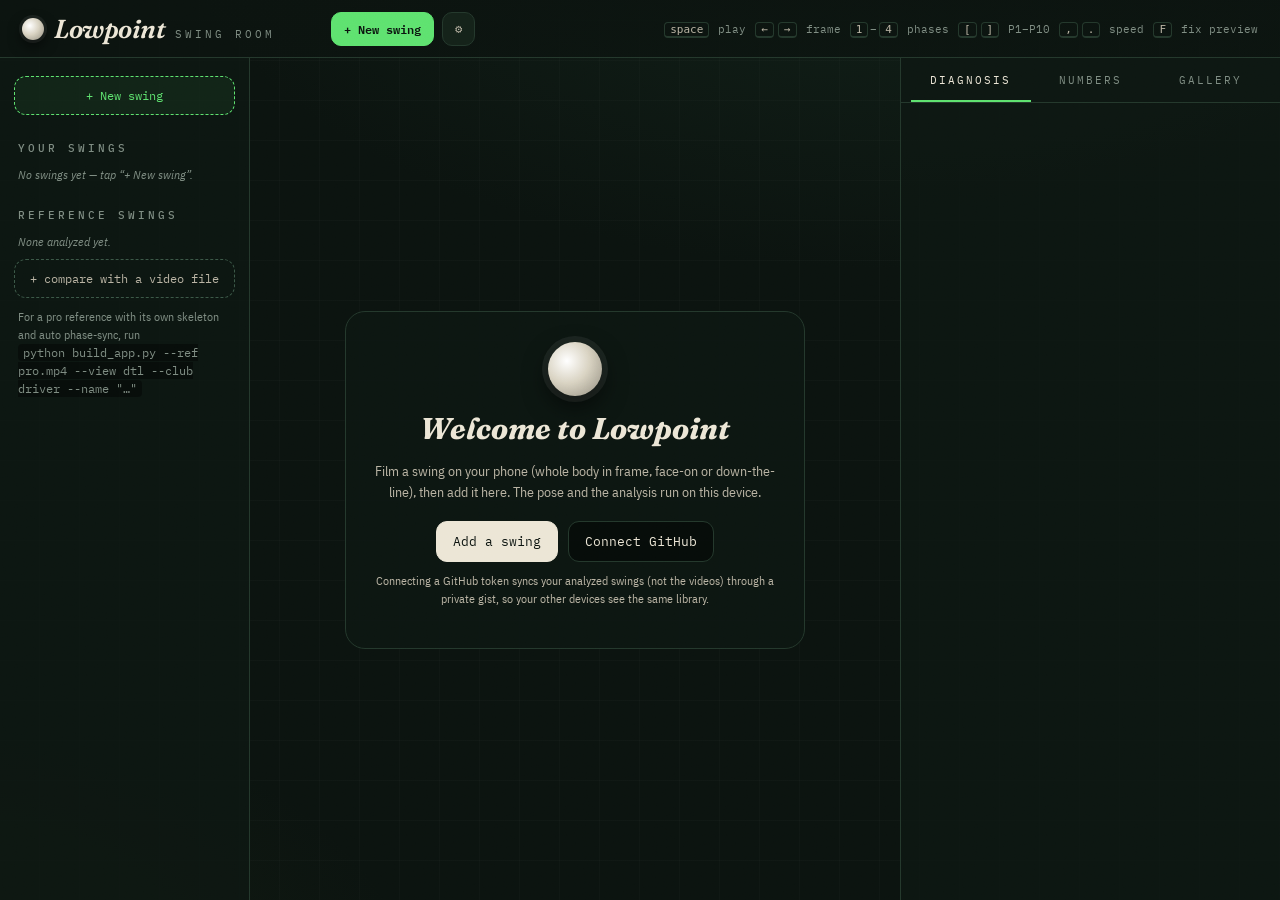
==== commit 4ca7bef1: "Lowpoint 2026-10-06 20:28" ====
--- a/index.html
+++ b/index.html
@@ -27,7 +27,7 @@
     <button class="hbtn primary" id="h-new">+ New swing</button>
     <button class="hbtn" id="h-set" title="Settings &amp; sync" aria-label="Settings and sync">⚙</button>
   </div>
-  <div class="keys"><kbd>space</kbd> play <kbd>←</kbd><kbd>→</kbd> frame <kbd>1</kbd>–<kbd>4</kbd> phases <kbd>,</kbd><kbd>.</kbd> speed <kbd>F</kbd> fix preview</div>
+  <div class="keys"><kbd>space</kbd> play <kbd>←</kbd><kbd>→</kbd> frame <kbd>1</kbd>–<kbd>4</kbd> phases <kbd>[</kbd><kbd>]</kbd> P1–P10 <kbd>,</kbd><kbd>.</kbd> speed <kbd>F</kbd> fix preview</div>
 </header>
 
 <main class="layout">
@@ -88,6 +88,8 @@
         <div class="clock" id="clock"></div>
       </div>
     </div>
+
+    <div class="strip" id="strip" aria-label="Swing positions P1 to P10"></div>
 
     <div class="review" id="review" hidden>
       <div class="rv-head"><b>Check the phases</b><span>Scrub or drag a pin, then set each phase to the frame shown. The swing is re-analyzed each time.</span></div>
@@ -169,6 +171,7 @@
 <input type="file" accept="video/*" id="new-in" class="vh">
 <input type="file" accept="video/*" id="attach-in" class="vh">
 <div class="toast" id="toast"></div>
+<script src="js/positions.js"></script>
 <script src="app.js"></script>
 </body>
 </html>
--- a/style.css
+++ b/style.css
@@ -192,6 +192,28 @@
 .pin::after { content: ""; position: absolute; left: 50%; top: 100%; width: 1px; height: 10px; background: #ffffff40; }
 .pin.fault { color: var(--flag); border-color: #ff4b3e88; }
 .pin:hover { color: var(--chalk); }
+.ptick { position: absolute; top: -4px; bottom: -4px; width: 2px; margin-left: -1px; border-radius: 1px; background: #ece6d655; pointer-events: none; }
+
+/* P1–P10 filmstrip */
+.strip {
+  display: flex; gap: 6px; overflow-x: auto; overscroll-behavior-x: contain; scroll-snap-type: x proximity;
+  padding: 2px 2px 4px; scrollbar-width: thin; flex: none;
+}
+.strip[hidden] { display: none; }
+.pthumb {
+  --h: 84px;
+  flex: none; display: flex; flex-direction: column; gap: 3px; padding: 3px; border-radius: 9px; cursor: pointer;
+  border: 1px solid var(--line); background: var(--panel); color: var(--chalk-dim); scroll-snap-align: center;
+  width: calc(var(--h) * var(--ar) + 8px); min-width: 64px;
+}
+.pthumb .pimg { display: block; height: var(--h); border-radius: 6px; overflow: hidden; background: #0d1712; }
+.pthumb .pimg > * { display: block; width: 100%; height: 100%; object-fit: cover; }
+.pthumb .plbl { font-family: var(--mono); font-size: 9px; line-height: 1.15; text-align: left; white-space: normal; height: 2.3em; overflow: hidden; }
+.pthumb .plbl b { color: var(--chalk); font-weight: 600; margin-right: 4px; font-size: 10px; }
+.pthumb:hover { border-color: #ece6d655; }
+.pthumb:focus:not(:focus-visible) { outline: none; }
+.pthumb.on { border-color: var(--ok); background: #1d3526; box-shadow: 0 0 0 1px var(--ok); }
+.pthumb.on .plbl b { color: var(--ok); }
 .clock { font-family: var(--mono); font-size: 12px; color: var(--chalk-dim); text-align: right; min-width: 128px; }
 .clock b { color: var(--chalk); font-weight: 500; font-size: 15px; }
 .layers { display: flex; align-items: center; gap: 16px; flex-wrap: wrap; padding: 0 4px; }
@@ -331,7 +353,7 @@
 .act.big { font-size: 13px; padding: 11px 16px; border-radius: 11px; }
 .act.danger { color: var(--flag); border-color: #ff4b3e66; }
 .act:disabled { opacity: .4; cursor: not-allowed; }
-body.empty .bar, body.empty .stages, body.empty .transport, body.empty .layers { display: none; }
+body.empty .bar, body.empty .stages, body.empty .transport, body.empty .layers, body.empty .strip { display: none; }
 
 /* sheets (modal on desktop, slide-up on phones) */
 .scrim { position: fixed; inset: 0; background: #000a; z-index: 55; opacity: 0; pointer-events: none; transition: opacity .2s; }
@@ -425,6 +447,8 @@
   .clock { min-width: 0; font-size: 11px; }
 
   .layers { gap: 10px 14px; padding: 2px; }
+  .pthumb { --h: 96px; min-width: 70px; }
+  .strip { margin: 0 -2px; }
   .tog { font-size: 14px; padding: 4px 0; }
   .tools { margin-left: 0; width: 100%; flex-wrap: wrap; }
   .tool { padding: 10px 13px; font-size: 13px; }
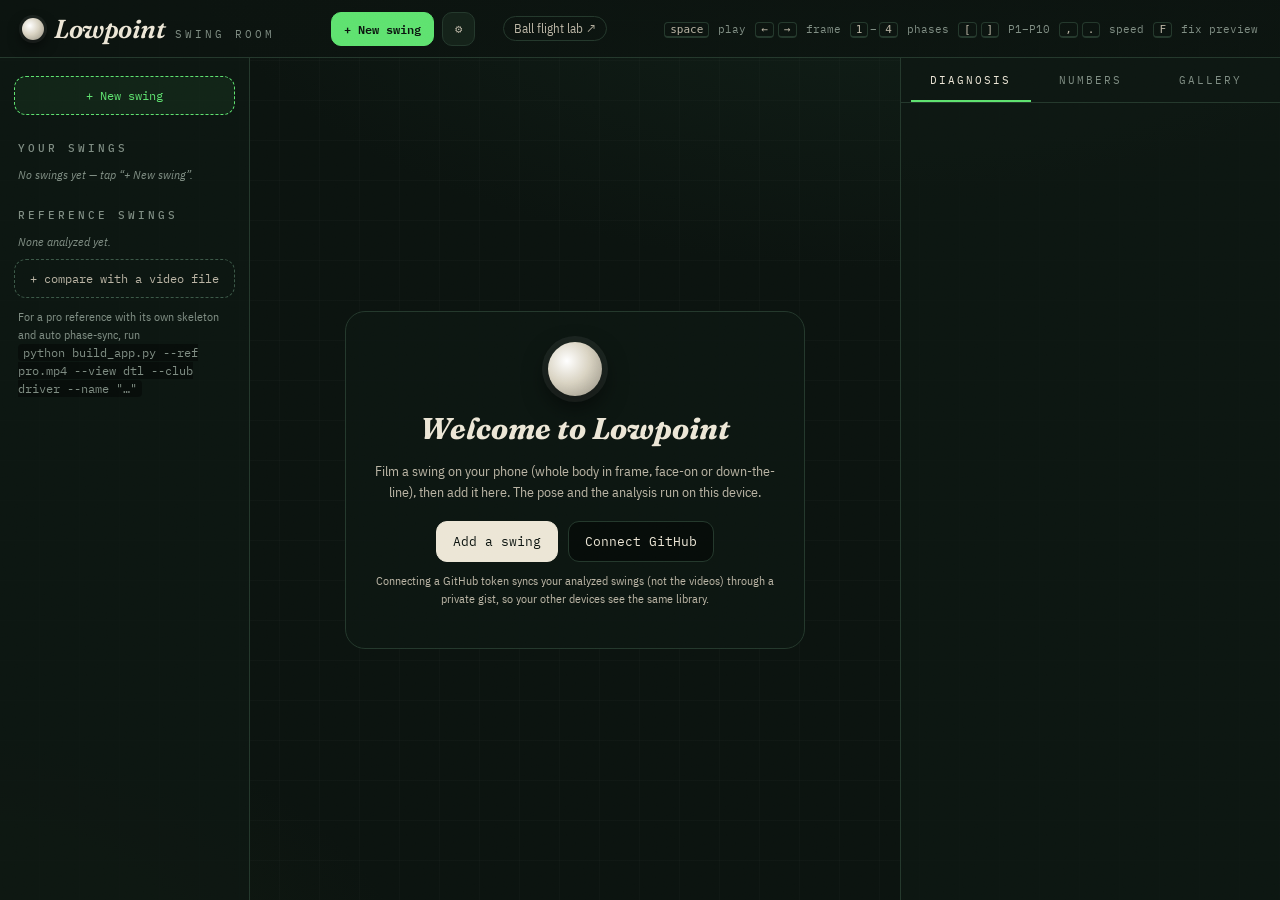
==== commit b445d782: "Lowpoint 2026-10-23 20:57" ====
--- a/index.html
+++ b/index.html
@@ -27,6 +27,7 @@
     <button class="hbtn primary" id="h-new">+ New swing</button>
     <button class="hbtn" id="h-set" title="Settings &amp; sync" aria-label="Settings and sync">⚙</button>
   </div>
+  <a class="flightlink" href="flight.html" title="Face + path ball-flight simulator">Ball flight lab ↗</a>
   <div class="keys"><kbd>space</kbd> play <kbd>←</kbd><kbd>→</kbd> frame <kbd>1</kbd>–<kbd>4</kbd> phases <kbd>[</kbd><kbd>]</kbd> P1–P10 <kbd>,</kbd><kbd>.</kbd> speed <kbd>F</kbd> fix preview</div>
 </header>
 
--- a/style.css
+++ b/style.css
@@ -261,6 +261,7 @@
 .mrow .t { display: flex; justify-content: space-between; align-items: baseline; gap: 10px; }
 .mrow .t span { font-size: 13.5px; }
 .mrow .v { font-family: var(--mono); font-size: 14px; }
+.mrow .v.na { color: var(--mute, #8a8f98); font-weight: 500; }
 .mrow .v.good { color: var(--ok); } .mrow .v.warn { color: var(--amber); } .mrow .v.bad { color: var(--flag); }
 .mrow .v small { color: var(--ref); margin-left: 8px; font-size: 12px; }
 .mrow .note { font-size: 11.5px; color: var(--muted); margin-top: 3px; }
@@ -486,3 +487,6 @@
   .stage-wrap { align-items: flex-start; }
   .rv-head span { display: none; }
 }
+
+.flightlink { color: var(--chalk-dim); font-size: 13px; text-decoration: none; border: 1px solid var(--line); padding: 3px 10px; border-radius: 999px; white-space: nowrap; }
+.flightlink:hover { color: var(--chalk); }
